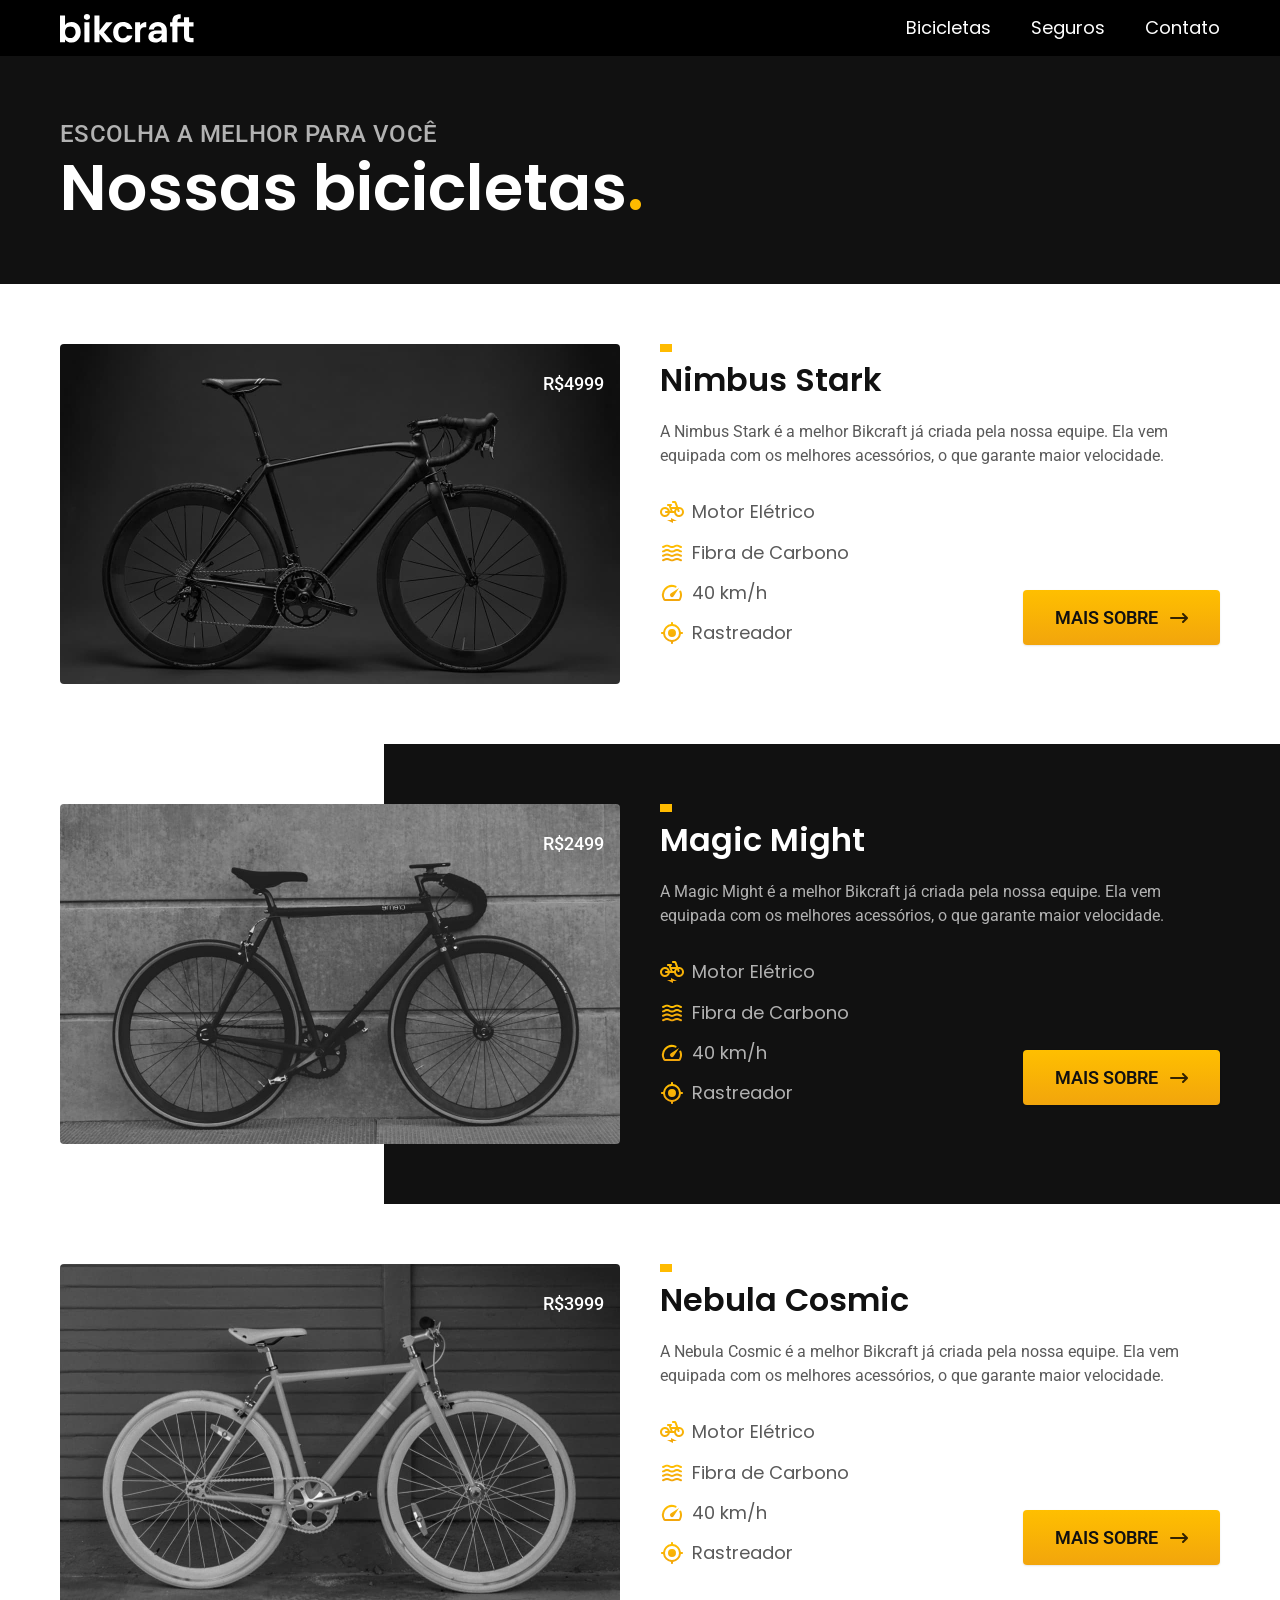
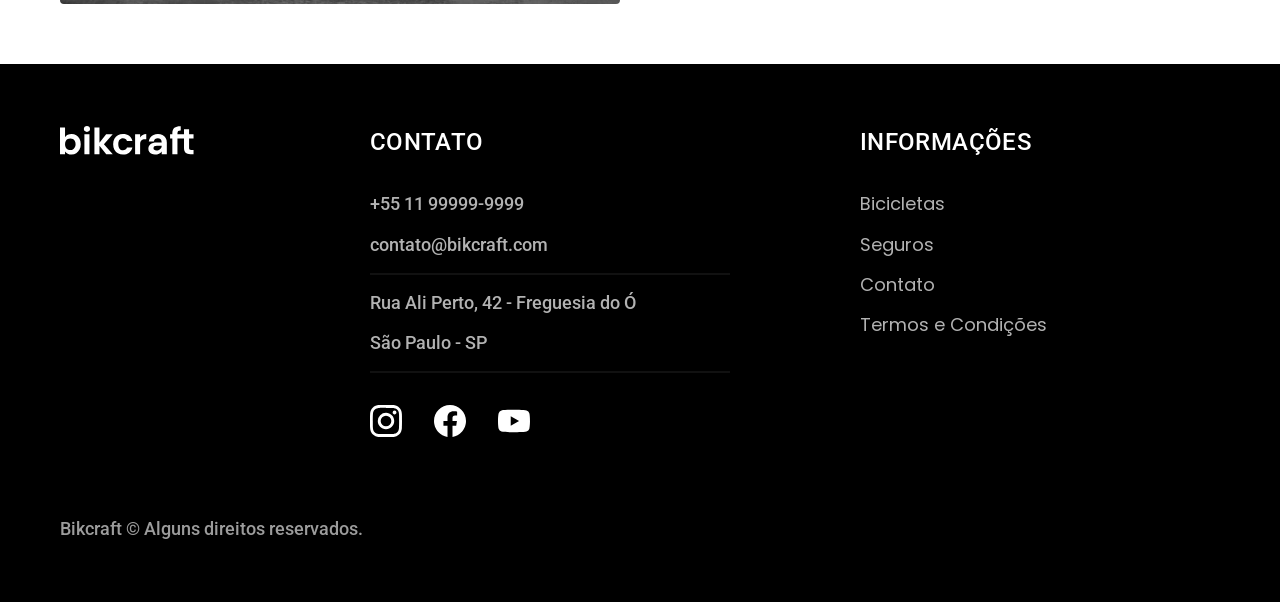
==== bicicletas.html @ 55f7ad7c "adicionando pagina de bicicletas" ====
<!DOCTYPE html>
<html lang="pt-br">

<head>
    <meta charset="UTF-8">
    <meta name="viewport" content="width=device-width, initial-scale=1.0">
    <title>Bicicletas | Bikecraft - Bicicletas Eletricas</title>
    <meta name="description" content="Bicicletas">
    <link rel="stylesheet" href="./css/style.css">
    <link rel="preconnect" href="https://fonts.googleapis.com">
    <link rel="preconnect" href="https://fonts.gstatic.com" crossorigin>
    <link
        href="https://fonts.googleapis.com/css2?family=Merriweather:ital,opsz,wght@0,18..144,300..900;1,18..144,300..900&family=Poppins:wght@400;600&family=Roboto:ital,wght@0,100..900;1,100..900&display=swap"
        rel="stylesheet">
</head>

<body id="bicicletas">
    <header class="header-bg">
        <div class="header container">
            <a href="./">
                <img src="./img/bikcraft.svg" alt="Bikecraft">
            </a>
            <nav aria-label="primaria">
                <ul class="header-menu font-1-m cor-00">
                    <li><a href="./bicicletas.html">Bicicletas</a></li>
                    <li><a href="./seguros.html">Seguros</a></li>
                    <li><a href="./contato.html">Contato</a></li>
                </ul>
            </nav>
        </div>
    </header>

    <main>
        <div class="titulo-bg">
            <div class="titiulo container">
                <p class="font-2-l-b cor-05">Escolha a melhor para você</p>
                <h1 class="font-1-xxl cor-00">Nossas bicicletas<span class="primary-1">.</span></h1>
            </div>
        </div>
        <div class="bicicletas container">
            <div class="bicicletas-imagem">
                <img src="./img/bicicletas/nimbus.jpg" alt="Bicicleta Preta">
                <span class="font-2-m cor-00">R$4999</span>
            </div>
            <div class="bicicletas-conteudo">
                <H2 class="font-1-xl">Nimbus Stark</H2>
                <p class="font-2-s cor-08">A Nimbus Stark é a melhor Bikcraft já criada pela nossa equipe. Ela vem
                    equipada com os melhores acessórios, o que garante maior velocidade.</p>
                <ul class="font-1-m cor-08">
                    <li>
                        <img src="./img/icones/eletrica.svg" alt="">
                        Motor Elétrico
                    </li>
                    <li>
                        <img src="./img/icones/carbono.svg" alt="">
                        Fibra de Carbono
                    </li>
                    <li>
                        <img src="./img/icones/velocidade.svg" alt="">
                        40 km/h
                    </li>
                    <li>
                        <img src="./img/icones/rastreador.svg" alt="">
                        Rastreador
                    </li>
                </ul>
                <a class="botao seta" href="./bicicletas/nimbus.html">Mais sobre</a>
            </div>
        </div>
        <div class="bicicletas-bg">
            <div class="bicicletas container">
                <div class="bicicletas-imagem">
                    <img src="./img/bicicletas/magic.jpg" alt="Bicicleta Preta">
                    <span class="font-2-m cor-00">R$2499</span>
                </div>
                <div class="bicicletas-conteudo">
                    <H2 class="font-1-xl cor-00">Magic Might</H2>
                    <p class="font-2-s cor-05">A Magic Might é a melhor Bikcraft já criada pela nossa equipe. Ela vem
                        equipada com os melhores acessórios, o que garante maior velocidade.</p>
                    <ul class="font-1-m cor-05">
                        <li>
                            <img src="./img/icones/eletrica.svg" alt="">
                            Motor Elétrico
                        </li>
                        <li>
                            <img src="./img/icones/carbono.svg" alt="">
                            Fibra de Carbono
                        </li>
                        <li>
                            <img src="./img/icones/velocidade.svg" alt="">
                            40 km/h
                        </li>
                        <li>
                            <img src="./img/icones/rastreador.svg" alt="">
                            Rastreador
                        </li>
                    </ul>
                    <a class="botao seta" href="./bicicletas/magic.html">Mais sobre</a>
                </div>
            </div>
        </div>
        <div class="bicicletas container">
            <div class="bicicletas-imagem">
                <img src="./img/bicicletas/nebula.jpg" alt="Bicicleta Preta">
                <span class="font-2-m cor-00">R$3999</span>
            </div>
            <div class="bicicletas-conteudo">
                <H2 class="font-1-xl">Nebula Cosmic</H2>
                <p class="font-2-s cor-08">A Nebula Cosmic é a melhor Bikcraft já criada pela nossa equipe. Ela vem
                    equipada com os melhores acessórios, o que garante maior velocidade.</p>
                <ul class="font-1-m cor-08">
                    <li>
                        <img src="./img/icones/eletrica.svg" alt="">
                        Motor Elétrico
                    </li>
                    <li>
                        <img src="./img/icones/carbono.svg" alt="">
                        Fibra de Carbono
                    </li>
                    <li>
                        <img src="./img/icones/velocidade.svg" alt="">
                        40 km/h
                    </li>
                    <li>
                        <img src="./img/icones/rastreador.svg" alt="">
                        Rastreador
                    </li>
                </ul>
                <a class="botao seta" href="./bicicletas/nebula.html">Mais sobre</a>
            </div>
        </div>
    </main>

    <footer class="footer-bg">
        <div class="footer container">
            <img src="./img/bikcraft.svg" alt="Bikecraft">
            <div class="footer-contato">
                <h3 class="font-2-l-b cor-00">Contato</h3>
                <ul class="font-2-m cor-05">
                    <li>
                        <a href="tel:+5511999999999">+55 11 99999-9999</a>
                    </li>
                    <li>
                        <a href="mailto:contato@bikcraft.com">contato@bikcraft.com</a>
                    </li>
                    <li>Rua Ali Perto, 42 - Freguesia do Ó</li>
                    <li>São Paulo - SP</li>
                </ul>
                <div class="footer-redes">
                    <a href="./">
                        <img src="./img/redes/instagram.svg" alt="instagram">
                    </a>
                    <a href="./">
                        <img src="./img/redes/facebook.svg" alt="facebook">
                    </a>
                    <a href="./">
                        <img src="./img/redes/youtube.svg" alt="youtube">
                    </a>
                </div>
            </div>
            <div>
                <h3 class="font-2-l-b cor-00">Informações</h3>
                <nav>
                    <ul class="font-1-m cor-05">
                        <li><a href="./bicicletas.html">Bicicletas</a></li>
                        <li><a href="./seguros.html">Seguros</a></li>
                        <li><a href="./contato.html">Contato</a></li>
                        <li><a href="./termos.html">Termos e Condições</a></li>
                    </ul>
                </nav>
            </div>
            <p class="footer-copy font-2-m cor-06">Bikcraft © Alguns direitos reservados.</p>
        </div>
    </footer>
</body>

</html>
---- css/style.css ----
@import "./global/global.css";
@import "./utilidades/componentes.css";
@import "./utilidades/tipografia.css";
@import "./utilidades/cores.css";
@import "./global/header.css";
@import "./home/introducacao.css";
@import "./bicicletas/bicicletas-lista.css";
@import "./home/tecnologia.css";
@import "./home/parceiros.css";
@import "./home/depoimento.css";
@import "./seguros/seguros.css";
@import "./global/footer.css";
@import "./termos/termos.css";
@import "./bicicletas/bicicletas.css";
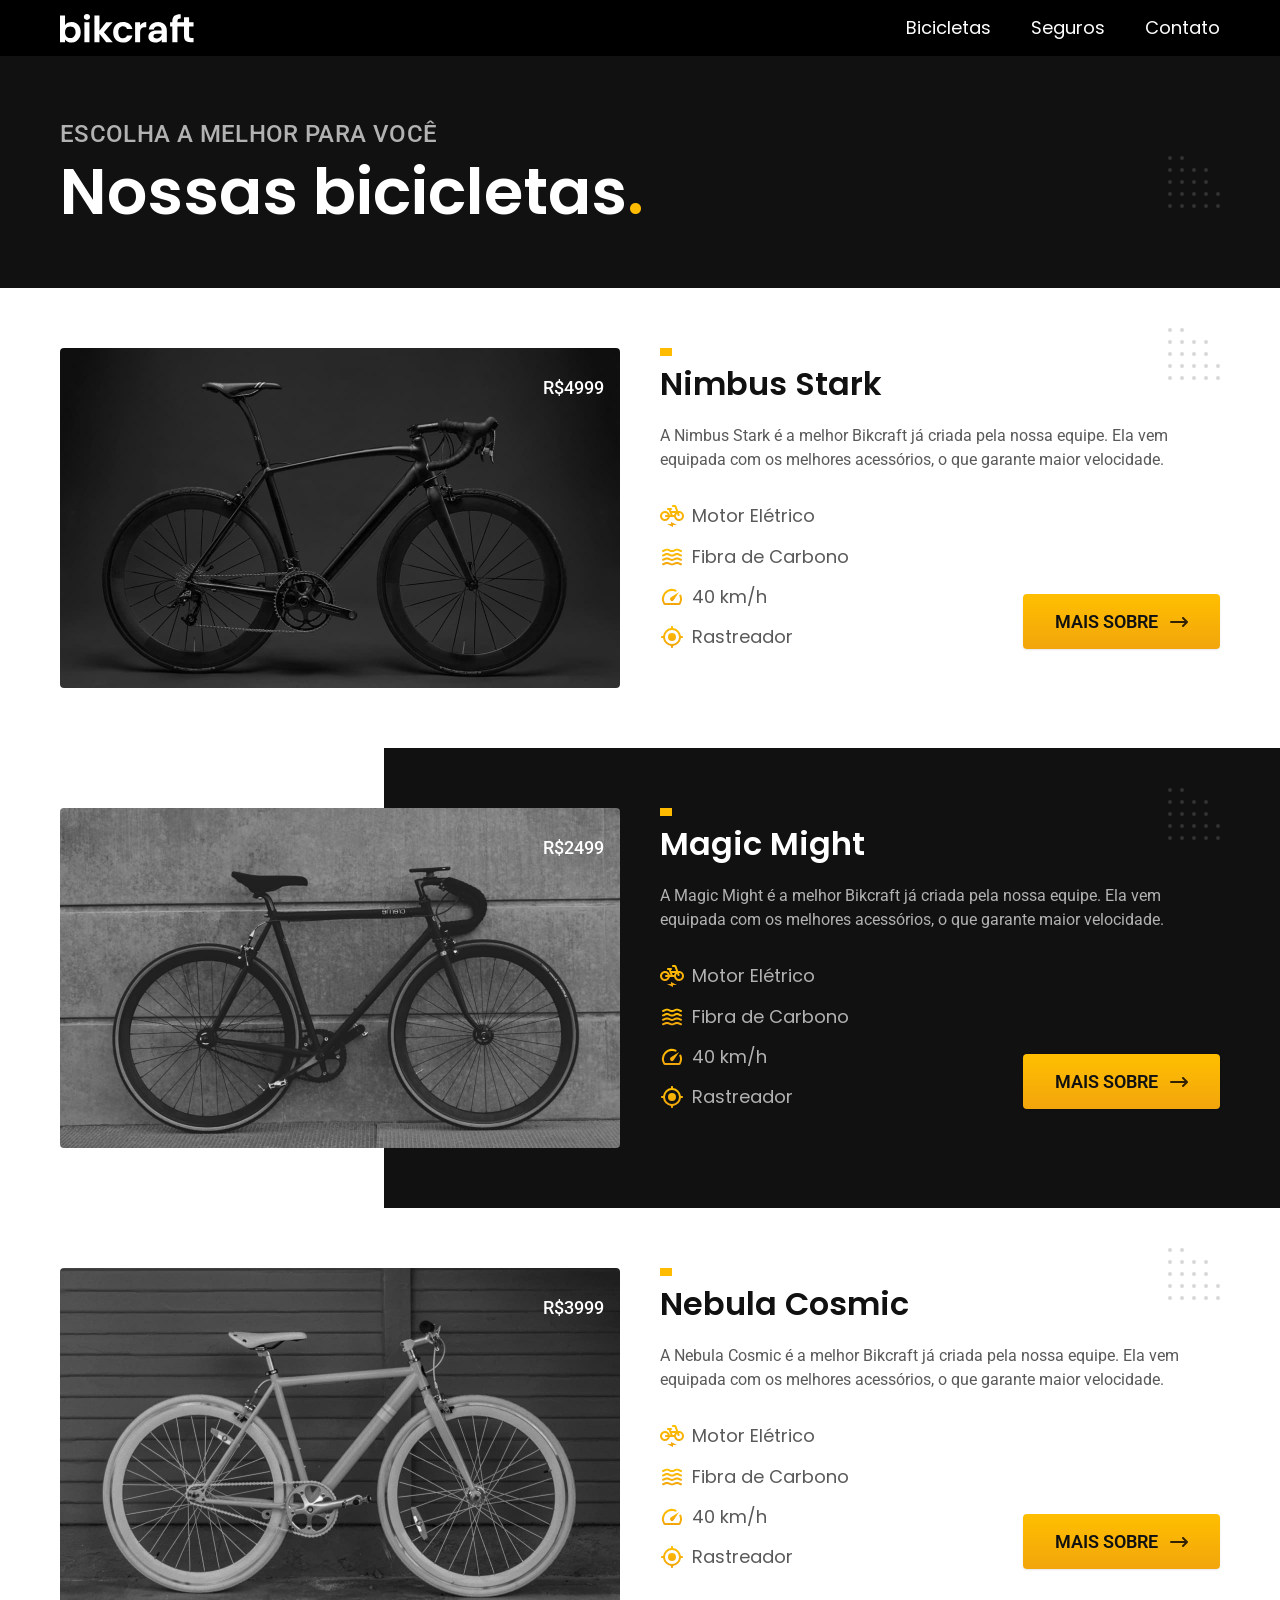
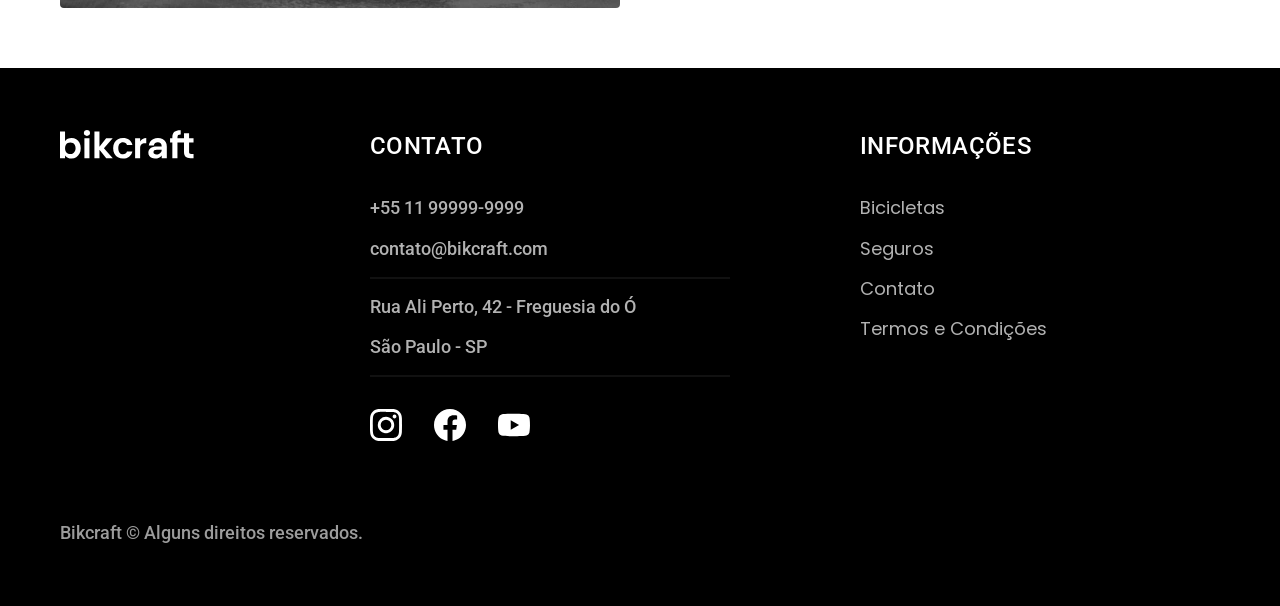
==== commit 86ca32b6: "adicionando decorações" ====
--- a/bicicletas.html
+++ b/bicicletas.html
@@ -4,8 +4,9 @@
 <head>
     <meta charset="UTF-8">
     <meta name="viewport" content="width=device-width, initial-scale=1.0">
-    <title>Bicicletas | Bikecraft - Bicicletas Eletricas</title>
+    <title>Bicicletas | Bikcraft - Bicicletas Eletricas</title>
     <meta name="description" content="Bicicletas">
+    <link rel="preload" href="./css/style.css" as="style">
     <link rel="stylesheet" href="./css/style.css">
     <link rel="preconnect" href="https://fonts.googleapis.com">
     <link rel="preconnect" href="https://fonts.gstatic.com" crossorigin>
@@ -18,7 +19,7 @@
     <header class="header-bg">
         <div class="header container">
             <a href="./">
-                <img src="./img/bikcraft.svg" alt="Bikecraft">
+                <img src="./img/bikcraft.svg" alt="Bikcraft">
             </a>
             <nav aria-label="primaria">
                 <ul class="header-menu font-1-m cor-00">
@@ -32,7 +33,7 @@
 
     <main>
         <div class="titulo-bg">
-            <div class="titiulo container">
+            <div class="titulo container">
                 <p class="font-2-l-b cor-05">Escolha a melhor para você</p>
                 <h1 class="font-1-xxl cor-00">Nossas bicicletas<span class="primary-1">.</span></h1>
             </div>
@@ -133,7 +134,7 @@
 
     <footer class="footer-bg">
         <div class="footer container">
-            <img src="./img/bikcraft.svg" alt="Bikecraft">
+            <img src="./img/bikcraft.svg" alt="Bikcraft">
             <div class="footer-contato">
                 <h3 class="font-2-l-b cor-00">Contato</h3>
                 <ul class="font-2-m cor-05">
--- a/css/style.css
+++ b/css/style.css
@@ -11,4 +11,12 @@
 @import "./seguros/seguros.css";
 @import "./global/footer.css";
 @import "./termos/termos.css";
-@import "./bicicletas/bicicletas.css";+@import "./bicicletas/bicicletas.css";
+@import "./seguros/vantagens.css";
+@import "./seguros/perguntas.css";
+@import "./bicicletas/bicicleta.css";
+@import "./bicicletas/seguro.css";
+@import "./contato/contato.css";
+@import "./contato/lojas.css";
+@import "./utilidades/formulario.css";
+@import "./orcamento/orcamento.css";
--- a/css/style.css
+++ b/css/style.css
@@ -11,4 +11,12 @@
 @import "./seguros/seguros.css";
 @import "./global/footer.css";
 @import "./termos/termos.css";
-@import "./bicicletas/bicicletas.css";+@import "./bicicletas/bicicletas.css";
+@import "./seguros/vantagens.css";
+@import "./seguros/perguntas.css";
+@import "./bicicletas/bicicleta.css";
+@import "./bicicletas/seguro.css";
+@import "./contato/contato.css";
+@import "./contato/lojas.css";
+@import "./utilidades/formulario.css";
+@import "./orcamento/orcamento.css";
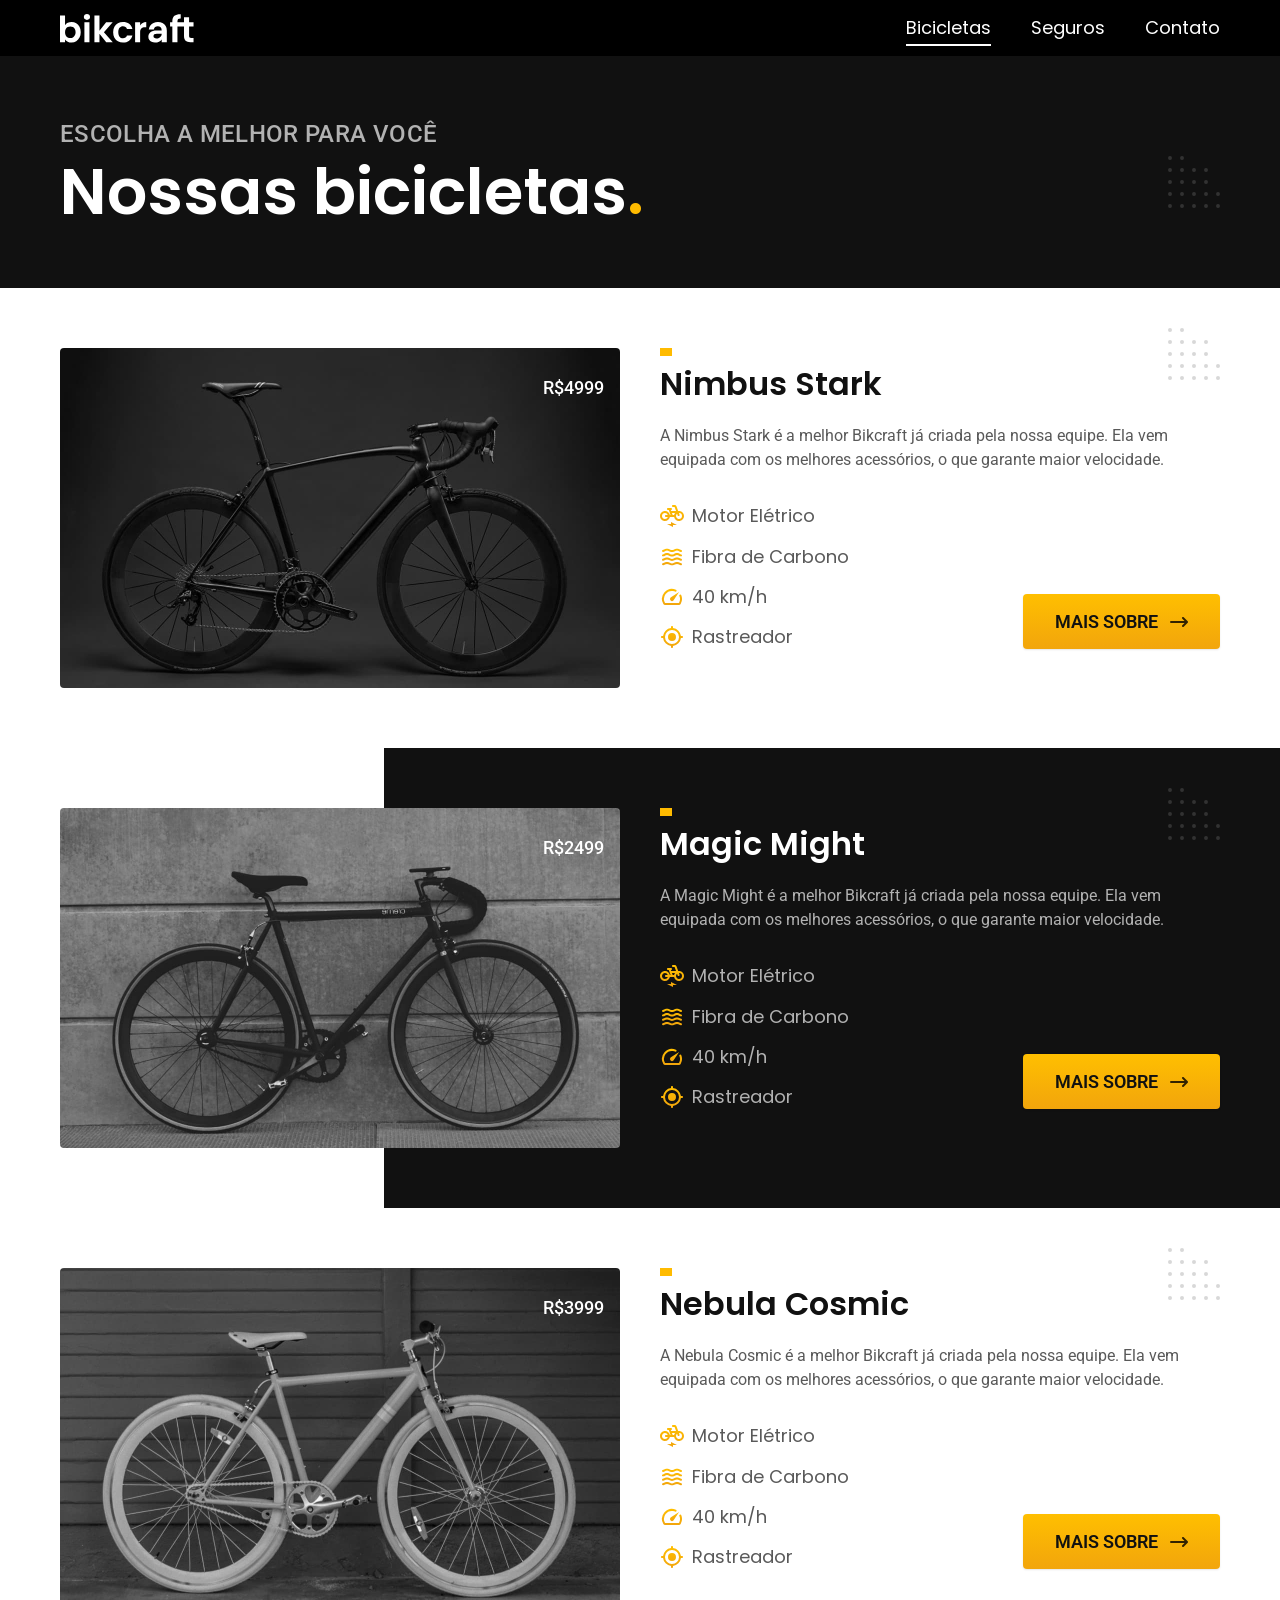
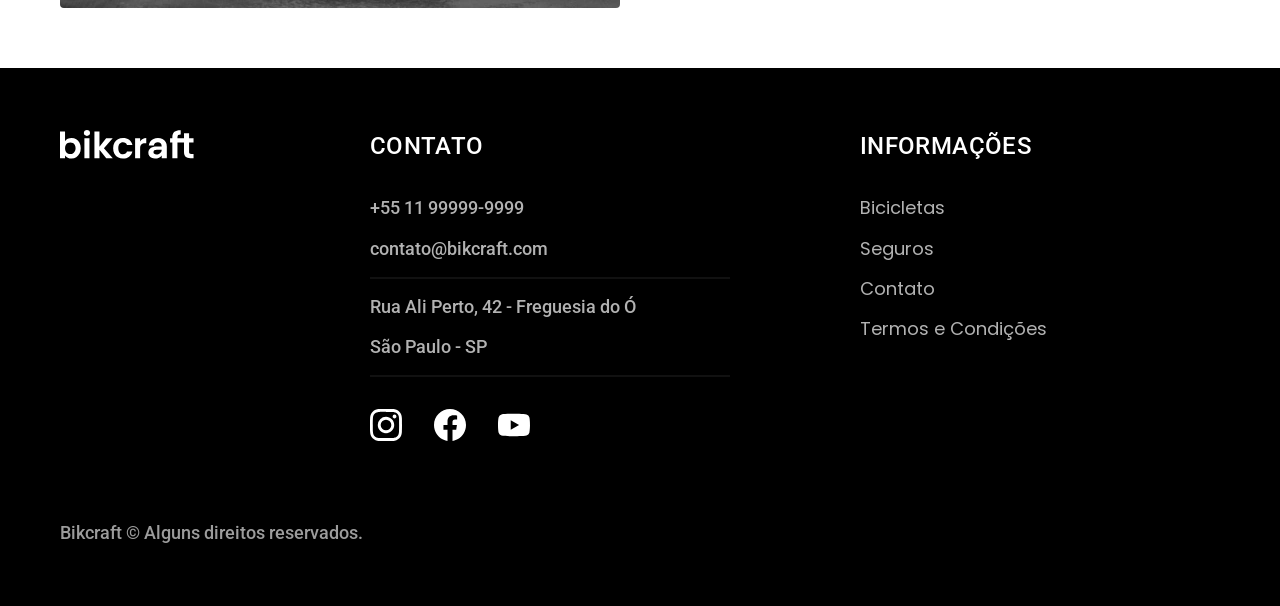
==== commit 370a5b4a: "adicionando animação e otimizações" ====
--- a/bicicletas.html
+++ b/bicicletas.html
@@ -6,6 +6,7 @@
     <meta name="viewport" content="width=device-width, initial-scale=1.0">
     <title>Bicicletas | Bikcraft - Bicicletas Eletricas</title>
     <meta name="description" content="Bicicletas">
+    <link rel="icon" href="./img/favicon.svg" type="image;/svg+xml">
     <link rel="preload" href="./css/style.css" as="style">
     <link rel="stylesheet" href="./css/style.css">
     <link rel="preconnect" href="https://fonts.googleapis.com">
@@ -173,6 +174,7 @@
             <p class="footer-copy font-2-m cor-06">Bikcraft © Alguns direitos reservados.</p>
         </div>
     </footer>
+    <script src="./js/script.js"></script>
 </body>
 
 </html>
--- a/css/style.css
+++ b/css/style.css
@@ -19,4 +19,5 @@
 @import "./contato/contato.css";
 @import "./contato/lojas.css";
 @import "./utilidades/formulario.css";
-@import "./orcamento/orcamento.css";+@import "./orcamento/orcamento.css";
+@import "./utilidades/animacao.css";
--- a/css/style.css
+++ b/css/style.css
@@ -19,4 +19,5 @@
 @import "./contato/contato.css";
 @import "./contato/lojas.css";
 @import "./utilidades/formulario.css";
-@import "./orcamento/orcamento.css";+@import "./orcamento/orcamento.css";
+@import "./utilidades/animacao.css";
